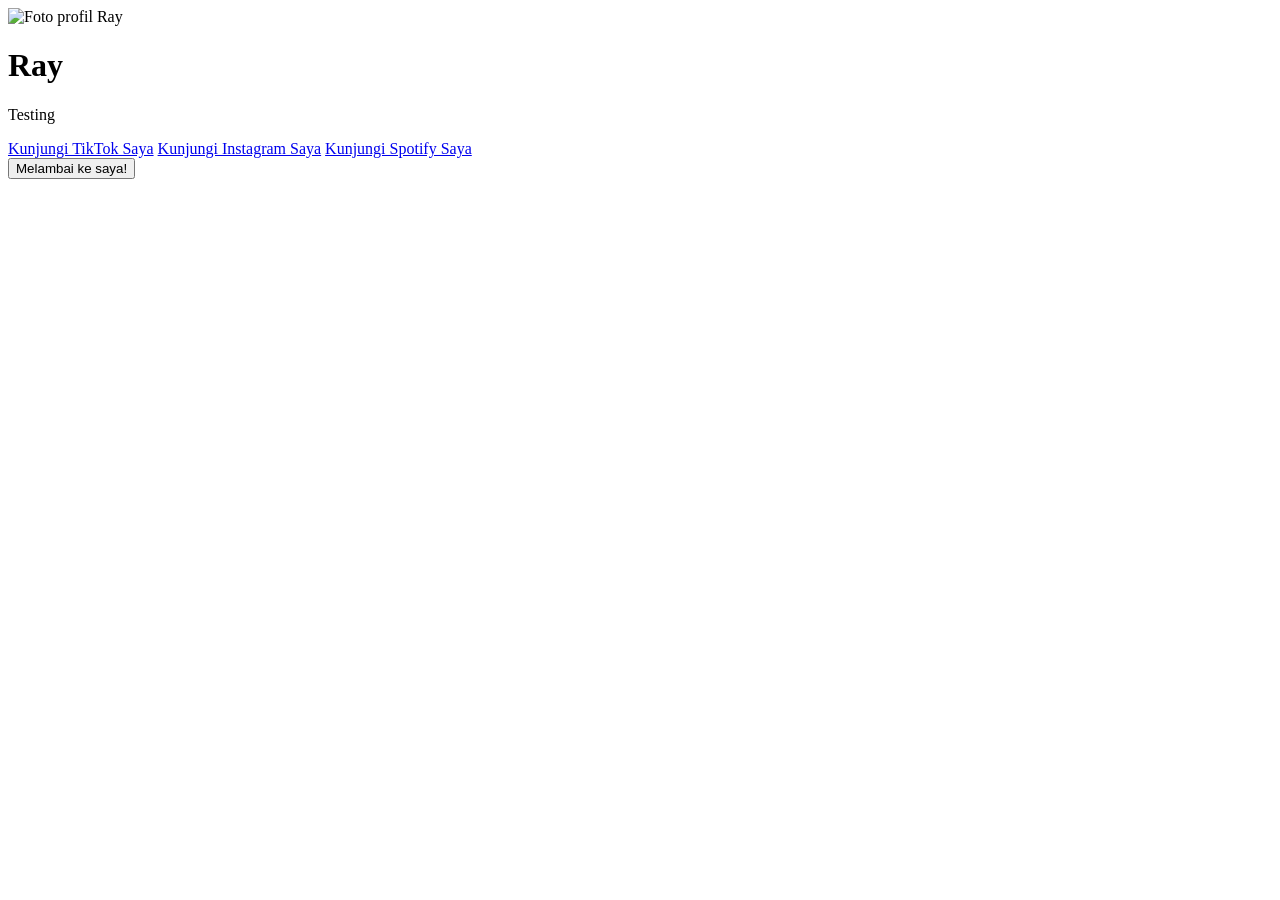
==== index.html @ 77c96f94 "Create index.html" ====
<!DOCTYPE html>
<html lang="id">
<head>
  <meta charset="UTF-8">
  <meta name="viewport" content="width=device-width, initial-scale=1.0">
  <title>Profil Saya - Ray</title>
  <link rel="stylesheet" href="style.css">
</head>
<body>
  <div class="kartu-profil">
    <img src="foto-profil.jpg" alt="Foto profil Ray">
    <h1>Ray</h1>
    <p>Testing</p>

    <div class="daftar-link">
      <a href="https://www.tiktok.com/@ryyssza" target="_blank" rel="noopener">Kunjungi TikTok Saya</a>
      <a href="https://www.instagram.com/rysssssssszz" target="_blank" rel="noopener">Kunjungi Instagram Saya</a>
      <a href="https://open.spotify.com/user/31xo6qxxwknvn6fv5g5w5x6n556m" target="_blank" rel="noopener">Kunjungi Spotify Saya</a>
    </div>

    <button id="sapaButton">Melambai ke saya!</button>
  </div>
  <script src="script.js"></script>
</body>
</html>
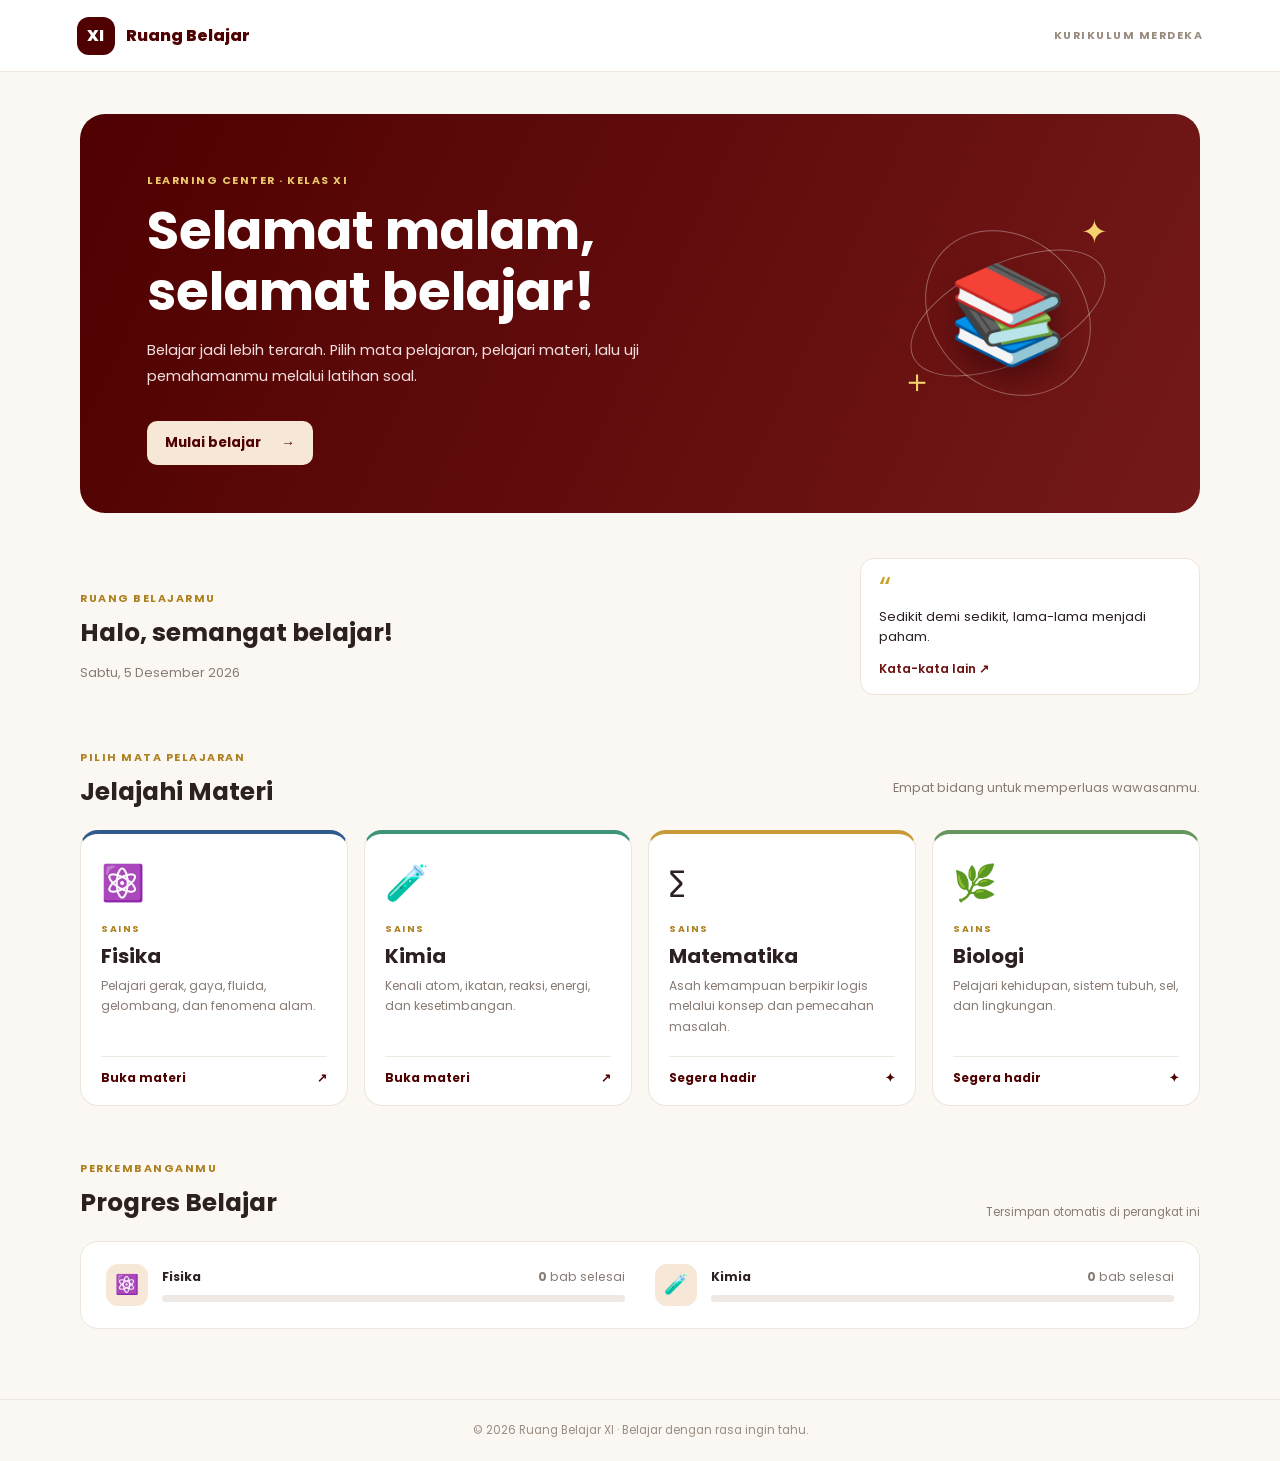
==== commit 092cea2e: "Add files via upload" ====
--- a/index.html
+++ b/index.html
@@ -2,24 +2,67 @@
 <html lang="id">
 <head>
   <meta charset="UTF-8">
-  <meta name="viewport" content="width=device-width, initial-scale=1.0">
-  <title>Profil Saya - Ray</title>
-  <link rel="stylesheet" href="style.css">
+  <meta name="viewport" content="width=device-width, initial-scale=1">
+  <meta name="theme-color" content="#4f0000">
+  <meta name="description" content="Pusat belajar materi IPA kelas XI: Fisika, Kimia, Matematika, dan Biologi.">
+  <title>Ruang Belajar XI | Materi IPA</title>
+  <link rel="preconnect" href="https://fonts.googleapis.com">
+  <link rel="preconnect" href="https://fonts.gstatic.com" crossorigin>
+  <link href="https://fonts.googleapis.com/css2?family=Poppins:wght@400;500;600;700;800&display=swap" rel="stylesheet">
+  <link rel="stylesheet" href="home.css">
+  <script src="home.js" defer></script>
 </head>
 <body>
-  <div class="kartu-profil">
-    <img src="foto-profil.jpg" alt="Foto profil Ray">
-    <h1>Ray</h1>
-    <p>Testing</p>
+  <header class="topbar">
+    <a class="brand" href="index.html"><span class="brand-mark">XI</span><span>Ruang Belajar</span></a>
+    <span class="topbar-label">KURIKULUM MERDEKA</span>
+  </header>
 
-    <div class="daftar-link">
-      <a href="https://www.tiktok.com/@ryyssza" target="_blank" rel="noopener">Kunjungi TikTok Saya</a>
-      <a href="https://www.instagram.com/rysssssssszz" target="_blank" rel="noopener">Kunjungi Instagram Saya</a>
-      <a href="https://open.spotify.com/user/31xo6qxxwknvn6fv5g5w5x6n556m" target="_blank" rel="noopener">Kunjungi Spotify Saya</a>
-    </div>
+  <main class="container">
+    <section class="hero">
+      <div class="hero-copy">
+        <p class="eyebrow">LEARNING CENTER · KELAS XI</p>
+        <h1 id="sapaan">Selamat datang!</h1>
+        <p class="hero-description">Belajar jadi lebih terarah. Pilih mata pelajaran, pelajari materi, lalu uji pemahamanmu melalui latihan soal.</p>
+        <a class="primary-link" href="#mata-pelajaran">Mulai belajar <span aria-hidden="true">→</span></a>
+      </div>
+      <div class="hero-art" aria-hidden="true">
+        <div class="orbit orbit-one"></div><div class="orbit orbit-two"></div>
+        <div class="book-emoji">📚</div><span class="spark spark-one">✦</span><span class="spark spark-two">＋</span>
+      </div>
+    </section>
 
-    <button id="sapaButton">Melambai ke saya!</button>
-  </div>
-  <script src="script.js"></script>
+    <section class="welcome-row">
+      <div><p class="section-kicker">RUANG BELAJARMU</p><h2>Halo, semangat belajar!</h2><p id="tanggalHariIni" class="muted"></p></div>
+      <div class="quote-card"><span>“</span><p id="kalimatMotivasi">Sedikit demi sedikit, lama-lama menjadi paham.</p><button id="gantiMotivasi" class="text-button" type="button">Kata-kata lain ↗</button></div>
+    </section>
+
+    <section id="mata-pelajaran" class="subjects-section">
+      <div class="section-heading"><div><p class="section-kicker">PILIH MATA PELAJARAN</p><h2>Jelajahi Materi</h2></div><p class="muted">Empat bidang untuk memperluas wawasanmu.</p></div>
+      <div class="subject-grid">
+        <a class="subject-card physics" href="materi/fisika.html">
+          <span class="subject-icon">⚛️</span><span class="subject-tag">SAINS</span><h3>Fisika</h3><p>Pelajari gerak, gaya, fluida, gelombang, dan fenomena alam.</p><span class="card-bottom">Buka materi <b>↗</b></span>
+        </a>
+        <a class="subject-card chemistry" href="materi/kimia.html">
+          <span class="subject-icon">🧪</span><span class="subject-tag">SAINS</span><h3>Kimia</h3><p>Kenali atom, ikatan, reaksi, energi, dan kesetimbangan.</p><span class="card-bottom">Buka materi <b>↗</b></span>
+        </a>
+        <a class="subject-card math" href="#mata-pelajaran" onclick="return false" aria-label="Matematika, materi sedang disiapkan">
+          <span class="subject-icon">∑</span><span class="subject-tag">SAINS</span><h3>Matematika</h3><p>Asah kemampuan berpikir logis melalui konsep dan pemecahan masalah.</p><span class="card-bottom">Segera hadir <b>✦</b></span>
+        </a>
+        <a class="subject-card biology" href="#mata-pelajaran" onclick="return false" aria-label="Biologi, materi sedang disiapkan">
+          <span class="subject-icon">🌿</span><span class="subject-tag">SAINS</span><h3>Biologi</h3><p>Pelajari kehidupan, sistem tubuh, sel, dan lingkungan.</p><span class="card-bottom">Segera hadir <b>✦</b></span>
+        </a>
+      </div>
+    </section>
+
+    <section class="progress-section">
+      <div class="section-heading"><div><p class="section-kicker">PERKEMBANGANMU</p><h2>Progres Belajar</h2></div><span class="progress-note">Tersimpan otomatis di perangkat ini</span></div>
+      <div class="progress-card">
+        <div class="progress-item"><div class="progress-icon">⚛️</div><div class="progress-info"><div class="progress-label"><strong>Fisika</strong><span><b id="jumlahFisika">0</b> bab selesai</span></div><div class="progress-track"><span id="barFisika"></span></div></div></div>
+        <div class="progress-item"><div class="progress-icon">🧪</div><div class="progress-info"><div class="progress-label"><strong>Kimia</strong><span><b id="jumlahKimia">0</b> bab selesai</span></div><div class="progress-track"><span id="barKimia"></span></div></div></div>
+      </div>
+    </section>
+  </main>
+  <footer class="footer">© 2026 Ruang Belajar XI · Belajar dengan rasa ingin tahu.</footer>
 </body>
 </html>
--- a/home.css
+++ b/home.css
@@ -0,0 +1 @@
+*{box-sizing:border-box} :root{--maroon:#4f0000;--maroon2:#6d1111;--gold:#c9a227;--cream:#f6e7d6;--ink:#2c2020;--muted:#887b73}html{scroll-behavior:smooth}body{margin:0;background:#fbf8f4;color:var(--ink);font-family:'Poppins',sans-serif}.topbar{height:72px;padding:0 max(6vw,24px);display:flex;align-items:center;justify-content:space-between;background:#fff;border-bottom:1px solid #eee5dc}.brand{display:flex;align-items:center;gap:11px;color:var(--maroon);font-weight:800;text-decoration:none}.brand-mark{display:grid;place-items:center;width:38px;height:38px;border-radius:12px;background:var(--maroon);color:#fff}.topbar-label,.eyebrow,.section-kicker,.subject-tag{font-size:.68rem;letter-spacing:1.5px;font-weight:700;color:var(--gold)}.topbar-label{color:#998b7d}.container{width:min(1120px,88%);margin:auto}.hero{margin:42px 0 34px;padding:48px 6%;min-height:310px;border-radius:25px;background:linear-gradient(115deg,#4f0000,#741919);color:white;display:flex;align-items:center;justify-content:space-between;overflow:hidden}.hero-copy{max-width:570px;position:relative;z-index:1}.hero .eyebrow{color:#e8c86b}.hero h1{font-size:clamp(2rem,5vw,3.3rem);line-height:1.15;margin:12px 0}.hero-description{max-width:530px;color:#f2dede;line-height:1.8;font-size:.92rem}.primary-link{display:inline-flex;gap:20px;align-items:center;margin-top:16px;padding:12px 18px;border-radius:10px;background:#f6e7d6;color:var(--maroon);font-weight:700;text-decoration:none;font-size:.85rem}.hero-art{width:250px;height:220px;position:relative;display:grid;place-items:center;flex-shrink:0}.book-emoji{font-size:6rem;filter:drop-shadow(0 15px 12px #26000066);z-index:1}.orbit{position:absolute;border:1px solid #ffffff55;border-radius:50%;width:210px;height:100px;transform:rotate(-25deg)}.orbit-two{transform:rotate(45deg);width:180px;height:150px}.spark{position:absolute;color:#f4d36f;font-size:2rem}.spark-one{top:5px;right:25px}.spark-two{bottom:18px;left:18px}.welcome-row,.section-heading{display:flex;justify-content:space-between;align-items:end;gap:25px}.welcome-row{margin:45px 0}.section-kicker{margin:0 0 7px;color:#ad8120}.welcome-row h2,.section-heading h2{margin:0;font-size:1.55rem}.muted{color:var(--muted);font-size:.8rem}.quote-card{max-width:340px;padding:14px 18px;background:#fff;border:1px solid #eee4d8;border-radius:14px;position:relative}.quote-card>span{font-size:2rem;color:var(--gold);line-height:1}.quote-card p{margin:0 0 8px;font-size:.82rem}.text-button{padding:0;border:0;background:none;color:var(--maroon2);font:600 .75rem 'Poppins';cursor:pointer}.subjects-section{margin:55px 0}.section-heading{margin-bottom:20px}.subject-grid{display:grid;grid-template-columns:repeat(4,1fr);gap:16px}.subject-card{min-height:260px;padding:22px 20px 18px;background:#fff;border:1px solid #eee5dc;border-radius:18px;text-decoration:none;color:var(--ink);display:flex;flex-direction:column;transition:.2s}.subject-card:hover{transform:translateY(-5px);box-shadow:0 14px 30px #4f000012}.subject-icon{font-size:2.2rem;margin-bottom:13px}.subject-tag{font-size:.58rem;color:#ad8120}.subject-card h3{font-size:1.25rem;margin:5px 0}.subject-card p{font-size:.76rem;line-height:1.7;color:var(--muted);margin:0 0 18px}.card-bottom{margin-top:auto;padding-top:12px;border-top:1px solid #f0e9e1;color:var(--maroon);font-size:.75rem;font-weight:700;display:flex;justify-content:space-between}.chemistry{border-top:4px solid #3d947b}.physics{border-top:4px solid #315b8a}.math{border-top:4px solid #c99b38}.biology{border-top:4px solid #65965e}.progress-section{margin:55px 0 70px}.progress-note{font-size:.72rem;color:var(--muted)}.progress-card{padding:22px 25px;background:#fff;border:1px solid #eee5dc;border-radius:18px;display:grid;grid-template-columns:1fr 1fr;gap:30px}.progress-item{display:flex;align-items:center;gap:14px}.progress-icon{width:42px;height:42px;display:grid;place-items:center;border-radius:12px;background:var(--cream);font-size:1.2rem}.progress-info{flex:1}.progress-label{display:flex;justify-content:space-between;font-size:.77rem;margin-bottom:9px}.progress-label span{color:var(--muted)}.progress-track{height:7px;border-radius:9px;background:#eee9e4;overflow:hidden}.progress-track span{display:block;height:100%;width:0;background:var(--gold);border-radius:9px;transition:width .4s}.footer{text-align:center;padding:22px;color:#9a8d82;font-size:.72rem;border-top:1px solid #eee5dc}@media(max-width:850px){.subject-grid{grid-template-columns:repeat(2,1fr)}.hero-art{width:180px}.progress-card{grid-template-columns:1fr}}@media(max-width:580px){.topbar{height:62px}.topbar-label{font-size:.55rem}.container{width:90%}.hero{margin-top:22px;padding:32px 25px;min-height:0}.hero-art{width:90px;height:120px}.book-emoji{font-size:3.5rem}.orbit{width:95px;height:55px}.orbit-two{width:85px;height:70px}.hero-description{font-size:.8rem}.welcome-row,.section-heading{align-items:flex-start;flex-direction:column}.quote-card{max-width:none;width:100%}.subject-grid{gap:11px}.subject-card{padding:17px 14px;min-height:245px}.subject-card p{font-size:.7rem}.progress-card{padding:18px 15px}.progress-label{font-size:.7rem}}
